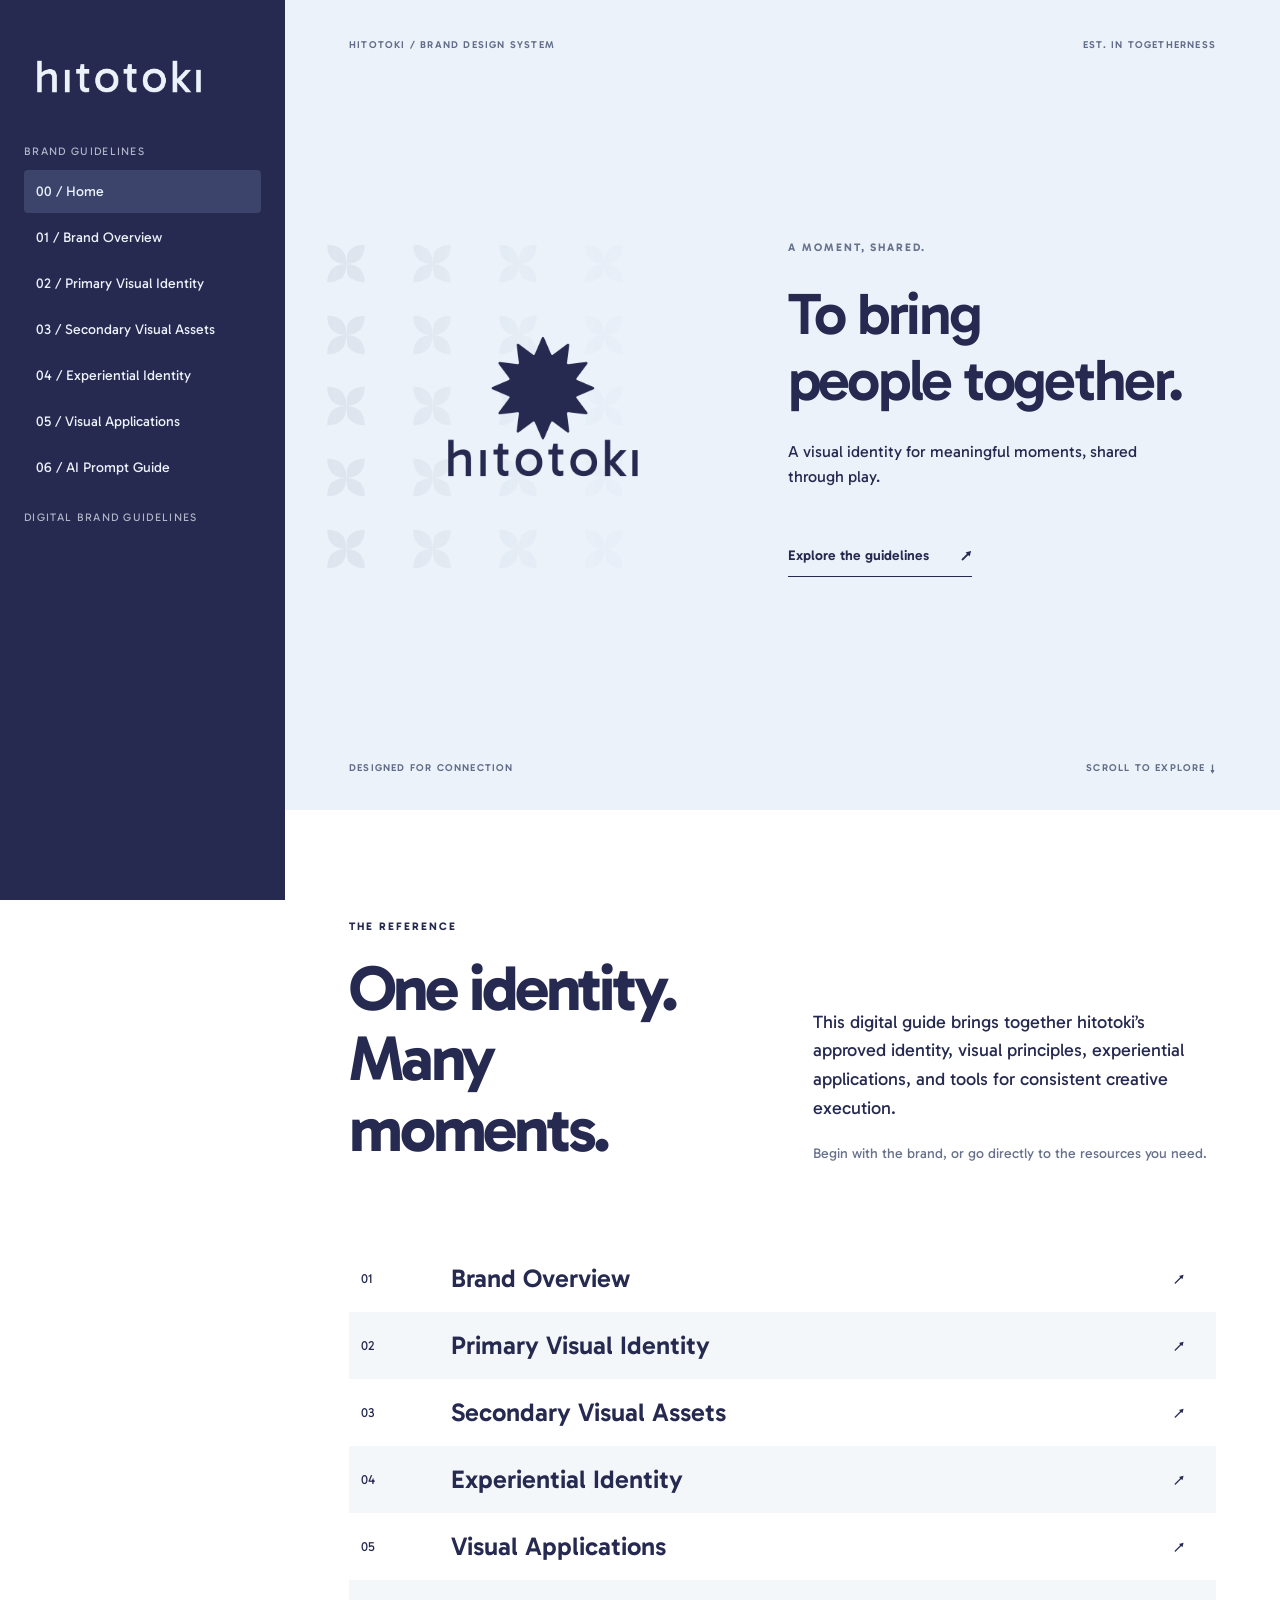
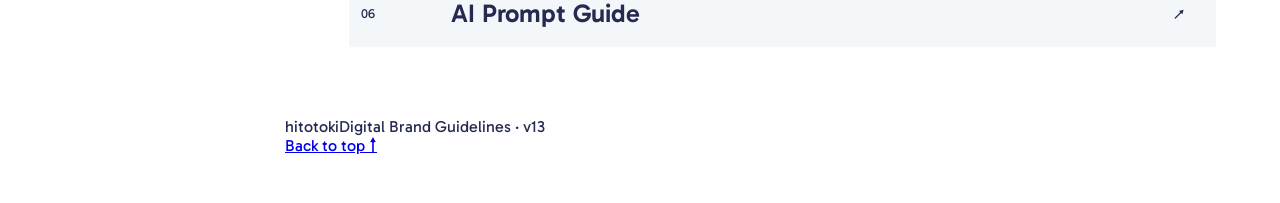
==== index.html @ 2d9b07aa "v13: Align site footer to page bottom and add back-to-top navigation" ====
<!DOCTYPE html>
<html lang="en"><head><meta charset="utf-8"><meta name="viewport" content="width=device-width,initial-scale=1"><title>hitotoki — Digital Brand Guidelines</title><link rel="stylesheet" href="site.css"></head>
<body class="landing-page">
<aside class="side">
<div class="brand"><a href="index.html"><img src="assets/hitotoki-wordmark-alt.png" alt="hitotoki"></a></div>
<small>BRAND GUIDELINES</small>
<a class="nav active" href="index.html" aria-current="page">00 / Home</a>
<a class="nav" href="brand-overview.html">01 / Brand Overview</a>
<a class="nav" href="visual-identity.html">02 / Primary Visual Identity</a>
<a class="nav" href="secondary-assets.html">03 / Secondary Visual Assets</a>
<a class="nav" href="experiential-guidelines.html">04 / Experiential Identity</a>
<a class="nav" href="visual-applications.html">05 / Visual Applications</a>
<a class="nav" href="ai-prompt-guide.html">06 / AI Prompt Guide</a>
<small>DIGITAL BRAND GUIDELINES</small></aside>
<main class="main landing-main" id="top">
<section class="landing-hero" aria-labelledby="landing-title">
<div class="landing-topline"><span>HITOTOKI / BRAND DESIGN SYSTEM</span><span>EST. IN TOGETHERNESS</span></div>
<div class="landing-stage">
<div class="landing-lockup"><img src="assets/logos/hitotoki identity_Primary Lockup.png" alt="hitotoki primary logo lockup"></div>
<div class="landing-message"><span class="landing-index">A MOMENT, SHARED.</span><h1 id="landing-title">To bring<br>people <em>together.</em></h1><p>A visual identity for meaningful moments, shared through play.</p><a class="landing-enter" href="brand-overview.html">Explore the guidelines <span aria-hidden="true">↗</span></a></div>
</div>
<div class="landing-bottomline"><span>DESIGNED FOR CONNECTION</span><span>SCROLL TO EXPLORE <span aria-hidden="true">↓</span></span></div>
</section>
<section class="landing-intro" aria-labelledby="landing-intro-title">
<div><span class="landing-kicker">THE REFERENCE</span><h2 id="landing-intro-title">One identity.<br>Many moments.</h2></div>
<div><p>This digital guide brings together hitotoki’s approved identity, visual principles, experiential applications, and tools for consistent creative execution.</p><p class="landing-subnote">Begin with the brand, or go directly to the resources you need.</p></div>
</section>
<section class="landing-chapters" aria-label="Explore brand guidelines">
<a href="brand-overview.html"><span>01</span><strong>Brand Overview</strong><span aria-hidden="true">↗</span></a>
<a href="visual-identity.html"><span>02</span><strong>Primary Visual Identity</strong><span aria-hidden="true">↗</span></a>
<a href="secondary-assets.html"><span>03</span><strong>Secondary Visual Assets</strong><span aria-hidden="true">↗</span></a>
<a href="experiential-guidelines.html"><span>04</span><strong>Experiential Identity</strong><span aria-hidden="true">↗</span></a>
<a href="visual-applications.html"><span>05</span><strong>Visual Applications</strong><span aria-hidden="true">↗</span></a>
<a href="ai-prompt-guide.html"><span>06</span><strong>AI Prompt Guide</strong><span aria-hidden="true">↗</span></a>
</section>

<footer class="global-site-footer" aria-label="Page footer">
  <div class="global-footer-info"><span>hitotoki</span><span>Digital Brand Guidelines · v13</span></div>
  <a class="global-back-top" href="#top" aria-label="Back to top of page">Back to top <span aria-hidden="true">↑</span></a>
</footer></main><script src="site.js"></script></body></html>
---- site.css ----
@font-face{font-family:Gabarito;src:url("assets/fonts/Gabarito-VariableFont_wght-BF651cdf1f55e6c.ttf") format("truetype");font-weight:100 900;font-display:swap} :root{--night:#262A50;--lunar:#EBF2FA;--day:#3083DC;--orange:#FFA83F;--yellow:#F3C969}*{box-sizing:border-box}body{margin:0;background:#fff;color:var(--night);font:16px Gabarito,sans-serif}.side{position:fixed;inset:0 auto 0 0;width:285px;background:var(--night);color:var(--lunar);padding:34px 24px;overflow-y:auto}.brand img{width:190px;max-width:100%;height:auto}.brand{margin:10px 0 32px}.side small{display:block;font-size:11px;letter-spacing:.12em;opacity:.7;margin:22px 0 12px}.nav{display:block;padding:13px 12px;margin:3px 0;color:var(--lunar);text-decoration:none;border-radius:4px;font-size:14px}.nav:hover,.nav.active{background:#3d446c}.main{max-width:1210px;margin-left:285px;padding:58px clamp(24px,5vw,80px) 110px}.eyebrow{font-size:12px;letter-spacing:.13em;color:var(--day);font-weight:700;text-transform:uppercase}h1{font-size:clamp(34px,4vw,58px);font-weight:700;letter-spacing:-.035em;margin:16px 0}h2{font-size:27px;margin:0 0 18px}h3{font-size:19px;margin:0 0 12px}p{line-height:1.65} .lead{font-size:19px;line-height:1.65;max-width:790px;color:#4c5574;margin-bottom:42px}.section{margin:54px 0 64px;scroll-margin-top:20px}.panel{padding:30px;border:1px solid #dfe5ee;border-radius:5px;background:white;margin:18px 0}.muted{color:#5b6481}.grid{display:grid;grid-template-columns:repeat(2,minmax(0,1fr));gap:20px}.grid.three{grid-template-columns:repeat(3,minmax(0,1fr))}.tile{border:1px solid #dce4ed;border-radius:4px;padding:22px;min-width:0}.tile p{margin:8px 0}.tile a,.download,.action{display:inline-block;color:var(--night);font-weight:700;text-decoration:none;border:1px solid #bbc7d9;padding:11px 15px;border-radius:4px;background:white;cursor:pointer;font:inherit;margin:5px 6px 5px 0}.tile a:hover,.download:hover,.action:hover{background:var(--lunar)}.swatch{height:96px;border:1px solid #d8e0ea;border-radius:3px;margin-bottom:12px}.small{font-size:13px}.preview{display:block;width:100%;height:auto;border:1px solid #e1e6ec}.asset-image{width:100%;max-height:180px;object-fit:contain;background:var(--night);padding:20px}.tag{display:inline-block;background:var(--lunar);padding:5px 9px;border-radius:3px;font-size:12px;margin:3px}.notice{background:var(--lunar);padding:20px;border-left:4px solid var(--day)}ul{line-height:1.75;padding-left:22px} .footer{font-size:12px;color:#67718b;margin-top:70px} .jump{display:flex;flex-wrap:wrap;gap:8px;margin:24px 0}.jump a{padding:9px 12px;background:var(--lunar);color:var(--night);text-decoration:none;font-size:13px;border-radius:3px}button{cursor:pointer} @media(max-width:850px){.side{position:relative;width:auto;padding:16px 20px}.brand{margin:4px 0 10px}.brand img{width:145px}.side small{margin:12px 0 5px}.nav{display:inline-block;padding:9px}.main{margin-left:0;padding:32px 20px}.grid,.grid.three{grid-template-columns:1fr}}
/* Visual applications: independent gallery, no reconstructed artwork. */
.application-grid{gap:22px}.application-card{border:1px solid #dce4ed;padding:16px}.application-card h3{margin:16px 0 4px}.application-card p{margin:0 0 4px}.application-placeholder{aspect-ratio:4/3;background:var(--lunar);display:flex;align-items:center;justify-content:center;text-align:center;padding:18px;color:#65708a;font-size:13px}

.application-image-link{display:block;background:var(--lunar);overflow:hidden}.application-image{display:block;width:100%;height:auto;aspect-ratio:4/3;object-fit:contain}.application-download{display:inline-block;margin-top:12px}.application-card h3{font-size:17px;line-height:1.3}

.asset-gallery{margin-top:20px}.asset-card{display:flex;flex-direction:column}.asset-card>a:first-child{display:flex;align-items:center;justify-content:center;min-height:190px;background:#EBF2FA;padding:12px}.asset-thumb{display:block;max-width:100%;max-height:260px;object-fit:contain}.asset-card h3{margin:15px 0 4px}.asset-card .download{align-self:flex-start;margin-top:auto}.asset-card .small{margin-bottom:16px}

/* In-page image viewer */
.image-viewer[hidden]{display:none!important}.image-viewer{position:fixed;inset:0;z-index:9999;background:rgba(15,18,38,.96);display:flex;flex-direction:column;color:#ebf2fa;padding:20px;box-sizing:border-box}.viewer-open{overflow:hidden}.image-viewer-bar{display:flex;justify-content:space-between;align-items:center;gap:18px;flex-wrap:wrap;padding-bottom:16px;font-family:Gabarito,sans-serif}.image-viewer-actions{display:flex;gap:12px;align-items:center}.image-viewer-actions a,.image-viewer-actions button{font:inherit;background:transparent;color:#ebf2fa;border:1px solid #aab4d0;border-radius:4px;padding:9px 13px;text-decoration:none;cursor:pointer}.image-viewer-actions a:hover,.image-viewer-actions button:hover{background:#343955}.image-viewer-stage{flex:1;min-height:0;display:flex;align-items:center;justify-content:center;cursor:zoom-out}.image-viewer-stage img{max-width:100%;max-height:100%;object-fit:contain;cursor:default}.image-viewer-hint{text-align:center;font-size:12px;opacity:.7;padding-top:12px}@media(max-width:600px){.image-viewer{padding:12px}.image-viewer-bar{align-items:flex-start}.image-viewer-actions a,.image-viewer-actions button{padding:8px}}

/* v05: unified in-page previews and contrast-safe ALT logo displays */
a[data-lightbox]{cursor:zoom-in}
.reference-preview-link{display:block}
.reference-preview-link:focus-visible,a[data-lightbox]:focus-visible{outline:3px solid var(--day);outline-offset:3px}
.asset-card>a.logo-alt-preview:first-child{background:var(--night)}
.image-viewer-image-surface{max-width:100%;max-height:100%;display:flex;align-items:center;justify-content:center;min-width:0;min-height:0}
.image-viewer-image-surface.alt-logo-surface{background:var(--night);padding:clamp(14px,3vw,40px);border:1px solid #616987;border-radius:4px}
.image-viewer-image-surface img{max-width:100%;max-height:calc(100vh - 160px);object-fit:contain}

/* v06 WCAG contrast explorer */
.wcag-tool{border:1px solid #dce4ed;border-radius:4px;overflow:hidden;margin:22px 0}.wcag-scroll{overflow-x:auto}.wcag-matrix{border-collapse:collapse;width:100%;min-width:670px;font-size:13px}.wcag-matrix caption{text-align:left;padding:16px 18px;color:#4c5574}.wcag-matrix th{padding:12px 9px;text-align:left;background:#f3f6fa;border:1px solid #dce4ed;font-weight:700}.wcag-matrix td{padding:4px;border:1px solid #dce4ed}.wcag-cell{width:100%;min-height:58px;padding:10px 3px;border:3px solid transparent;border-radius:2px;font:700 14px Gabarito,sans-serif}.wcag-cell[aria-pressed="true"]{outline:3px solid #262A50;outline-offset:-1px;box-shadow:inset 0 0 0 2px #fff}.wcag-cell:focus-visible{outline:3px solid #3083DC;outline-offset:1px}.wcag-detail{padding:24px;border-top:1px solid #dce4ed}.wcag-detail-head{display:flex;justify-content:space-between;gap:20px;flex-wrap:wrap;align-items:center}.wcag-detail-head .small{margin:0 0 4px}.wcag-detail-head h3{margin:0}.wcag-ratio{font-weight:700;margin:5px 0 16px}.wcag-criteria{display:flex;flex-wrap:wrap;gap:7px;max-width:380px}.wcag-result{font-size:12px;border:1px solid #c6cdd8;border-radius:3px;padding:7px 9px}.wcag-result.pass{background:#e8f3ea;color:#235a32}.wcag-result.fail{background:#fff0ec;color:#8b3022}.wcag-sample{padding:28px 24px;border-radius:3px;border:1px solid #cdd6e0}.wcag-sample-heading{font-size:29px;font-weight:700;line-height:1.3;margin:0 0 12px}.wcag-sample-body{font-size:16px;margin:0}

/* v07: native typography guide, replacing the printed page image */
.type-hero{background:var(--night);color:var(--lunar);padding:clamp(22px,5vw,52px);margin:24px 0 38px;overflow:hidden}.type-meta{font-size:11px;letter-spacing:.14em;font-weight:700;opacity:.75}.type-hero-name{font-size:clamp(58px,9vw,112px);font-weight:700;letter-spacing:-.06em;line-height:1.2;margin:14px 0 28px}.type-period{color:var(--yellow)}.type-alphabet{font-size:clamp(16px,2.6vw,27px);line-height:1.65;overflow-wrap:anywhere;letter-spacing:.01em}.type-scale{border-top:1px solid #dce4ed;margin:18px 0 44px}.type-scale-row{display:grid;grid-template-columns:200px minmax(0,1fr);align-items:center;gap:20px;padding:24px 12px;border-bottom:1px solid #dce4ed}.type-scale-label{display:flex;flex-direction:column;gap:5px}.type-scale-label span{font-size:12px;color:#5b6481}.type-scale-sample{line-height:1.45;overflow-wrap:anywhere}.type-playground{border:1px solid #dce4ed;padding:24px;margin:20px 0 32px}.type-controls{display:grid;grid-template-columns:1fr 1fr;gap:20px}.type-controls label,.type-input-label{display:flex;flex-direction:column;gap:8px;font-size:13px;font-weight:700}.type-controls select,.type-input-label input{font:inherit;color:var(--night);padding:11px;border:1px solid #aebbd0;border-radius:3px;background:white;width:100%}.type-controls input[type=range]{width:100%;accent-color:var(--night)}.type-input-label{margin-top:24px}.type-live-sample{margin-top:22px;background:var(--lunar);padding:clamp(18px,4vw,34px);line-height:1.3;min-height:140px;overflow-wrap:anywhere}.type-download{display:flex;align-items:center;justify-content:space-between;flex-wrap:wrap;gap:18px;border-top:1px solid #dce4ed;padding-top:22px}.type-download h3{margin-bottom:3px}.type-download p{margin:0}@media(max-width:600px){.type-scale-row{grid-template-columns:1fr;gap:12px}.type-controls{grid-template-columns:1fr}}

/* v08 — editorial home page; existing internal page styles unchanged */
.landing-main{max-width:none;padding:0 0 48px;overflow:hidden}
.landing-hero{background:var(--lunar);min-height:min(850px,100vh);padding:30px clamp(28px,5vw,78px) 25px;display:flex;flex-direction:column;position:relative;overflow:hidden}
.landing-topline,.landing-bottomline{display:flex;justify-content:space-between;gap:16px;font-size:10px;font-weight:700;letter-spacing:.14em;line-height:1.4}
.landing-topline{border-bottom:1px solid rgba(38,42,80,.22);padding-bottom:18px}
.landing-bottomline{border-top:1px solid rgba(38,42,80,.22);padding-top:18px}
.landing-stage{flex:1;min-height:530px;display:grid;grid-template-columns:1.08fr .92fr;align-items:center;position:relative;isolation:isolate}
.landing-stage:before{content:"";position:absolute;width:min(53vw,590px);aspect-ratio:1;border-radius:50%;background:var(--yellow);top:4%;left:-16%;z-index:-1}
.landing-stage:after{content:"";position:absolute;width:clamp(100px,13vw,190px);aspect-ratio:1;border-radius:50%;border:28px solid var(--orange);right:-10%;bottom:5%;z-index:-1}
.landing-lockup{align-self:center;display:flex;align-items:center;justify-content:center;min-width:0}
.landing-lockup img{width:min(100%,520px);height:auto;display:block;filter:none}
.landing-message{position:relative;z-index:1;padding:48px 0 48px 10px}
.landing-index,.landing-kicker{font-size:11px;letter-spacing:.18em;font-weight:700}
.landing-message h1{font-size:clamp(42px,5.6vw,86px);line-height:1.05;letter-spacing:-.055em;font-weight:700;margin:24px 0}
.landing-message h1 em{font-style:normal;color:var(--day)}
.landing-message p{font-size:clamp(15px,1.4vw,19px);max-width:350px;line-height:1.55}
.landing-enter{margin-top:30px;display:inline-flex;align-items:center;justify-content:space-between;gap:45px;background:var(--night);color:var(--lunar);text-decoration:none;padding:17px 21px;font-weight:700;font-size:14px;transition:background .2s}
.landing-enter:hover,.landing-enter:focus-visible{background:var(--day)}
.landing-intro{padding:90px clamp(28px,5vw,78px);display:grid;grid-template-columns:1fr 1fr;gap:60px;align-items:end}
.landing-intro h2{font-size:clamp(36px,5vw,64px);line-height:1.1;letter-spacing:-.05em;margin:20px 0 0}
.landing-intro p{font-size:18px;line-height:1.6;max-width:460px;margin:0}
.landing-intro .landing-subnote{font-size:14px;color:#67718b;margin-top:20px}
.landing-chapters{padding:0 clamp(28px,5vw,78px) 70px}
.landing-chapters a{display:grid;grid-template-columns:70px 1fr 30px;align-items:center;gap:20px;text-decoration:none;color:var(--night);padding:22px 6px;border-top:1px solid #cdd6e0;transition:padding .2s,background .2s}
.landing-chapters a:last-child{border-bottom:1px solid #cdd6e0}
.landing-chapters a:hover,.landing-chapters a:focus-visible{padding-left:18px;background:var(--lunar)}
.landing-chapters a span{font-size:13px}.landing-chapters a strong{font-size:clamp(18px,2vw,27px);font-weight:600}
.landing-footer{display:flex;justify-content:space-between;gap:18px;padding:26px clamp(28px,5vw,78px);font-size:12px;color:#68718b}
.landing-footer a{color:var(--night)}
@media(max-width:1050px){.landing-stage{grid-template-columns:1fr;gap:0;padding:20px 0 40px}.landing-stage:before{width:450px;left:-140px;top:20px}.landing-lockup img{max-width:400px}.landing-message{padding:0}.landing-message h1{font-size:clamp(46px,7vw,70px)}}
@media(max-width:600px){.landing-hero{min-height:auto;padding:22px}.landing-topline,.landing-bottomline{font-size:9px}.landing-stage{min-height:0}.landing-stage:before{width:310px;left:-115px}.landing-stage:after{width:100px;border-width:18px;right:-55px;bottom:25px}.landing-lockup img{max-width:310px}.landing-message h1{font-size:46px}.landing-intro{grid-template-columns:1fr;gap:24px;padding:64px 22px}.landing-chapters{padding:0 22px 60px}.landing-chapters a{grid-template-columns:36px 1fr 18px;gap:10px}.landing-footer{padding:22px;flex-wrap:wrap}}
@media(prefers-reduced-motion:reduce){.landing-enter,.landing-chapters a{transition:none}}

/* v09: quiet editorial landing page, no rules, no oversized circles */
.landing-hero{background:#EBF2FA;min-height:min(810px,100vh);padding-top:38px;padding-bottom:35px}
.landing-topline,.landing-bottomline{border:0;padding:0;color:#626d89;font-weight:600;letter-spacing:.12em}
.landing-stage{grid-template-columns:.95fr 1.05fr;min-height:520px;gap:clamp(30px,4vw,80px)}
.landing-stage:before,.landing-stage:after{display:none}
.landing-stage .landing-lockup{position:relative;z-index:1}
.landing-stage .landing-lockup:before{content:"";position:absolute;z-index:-1;inset:4% 1% 4% -12%;background-image:url("assets/landing-petal-pattern.svg");background-repeat:repeat;background-size:104px 104px;opacity:.6;mask-image:linear-gradient(90deg,black,transparent 90%);-webkit-mask-image:linear-gradient(90deg,black,transparent 90%)}
.landing-lockup img{width:min(100%,440px)}
.landing-message{padding:36px 0}
.landing-message h1{font-size:clamp(40px,4.6vw,72px);font-weight:600;line-height:1.13;letter-spacing:-.045em;margin:26px 0}
.landing-message h1 em{color:inherit}
.landing-message p{font-size:16px;max-width:370px;font-weight:400}
.landing-index{color:#68738e}
.landing-enter{background:transparent;color:var(--night);padding:12px 0;border-bottom:1px solid currentColor;gap:32px;font-weight:600}
.landing-enter:hover,.landing-enter:focus-visible{background:transparent;color:var(--day)}
.landing-intro{padding-top:105px;padding-bottom:80px}
.landing-chapters a,.landing-chapters a:last-child{border:0}
.landing-chapters a{padding:18px 12px;border-radius:0}
.landing-chapters a:nth-child(even){background:#f4f7fa}
.landing-chapters a:hover,.landing-chapters a:focus-visible{background:#EBF2FA}
@media(max-width:1050px){.landing-stage{grid-template-columns:1fr;gap:4px}.landing-stage .landing-lockup:before{inset:3% 10%;mask-image:linear-gradient(90deg,black,transparent);-webkit-mask-image:linear-gradient(90deg,black,transparent)}}
@media(max-width:600px){.landing-hero{padding:26px 22px}.landing-stage{min-height:0}.landing-lockup img{max-width:300px}.landing-message h1{font-size:44px}.landing-message{padding:10px 0 40px}}

/* v10: five-column petal repeat and restrained scroll parallax */
.landing-stage .landing-lockup:before{
  background-size:20% auto;
  background-position:0 var(--petal-scroll, 0px);
  will-change:background-position;
}
@media (prefers-reduced-motion: reduce){
  .landing-stage .landing-lockup:before{background-position:0 0;will-change:auto}
}

/* v11: exact 5 × 5 petal field, 20% scroll parallax */
.landing-stage .landing-lockup:before {
  background-size:20% 20%;
  background-repeat:repeat;
  background-position:0 var(--petal-scroll, 0px);
}
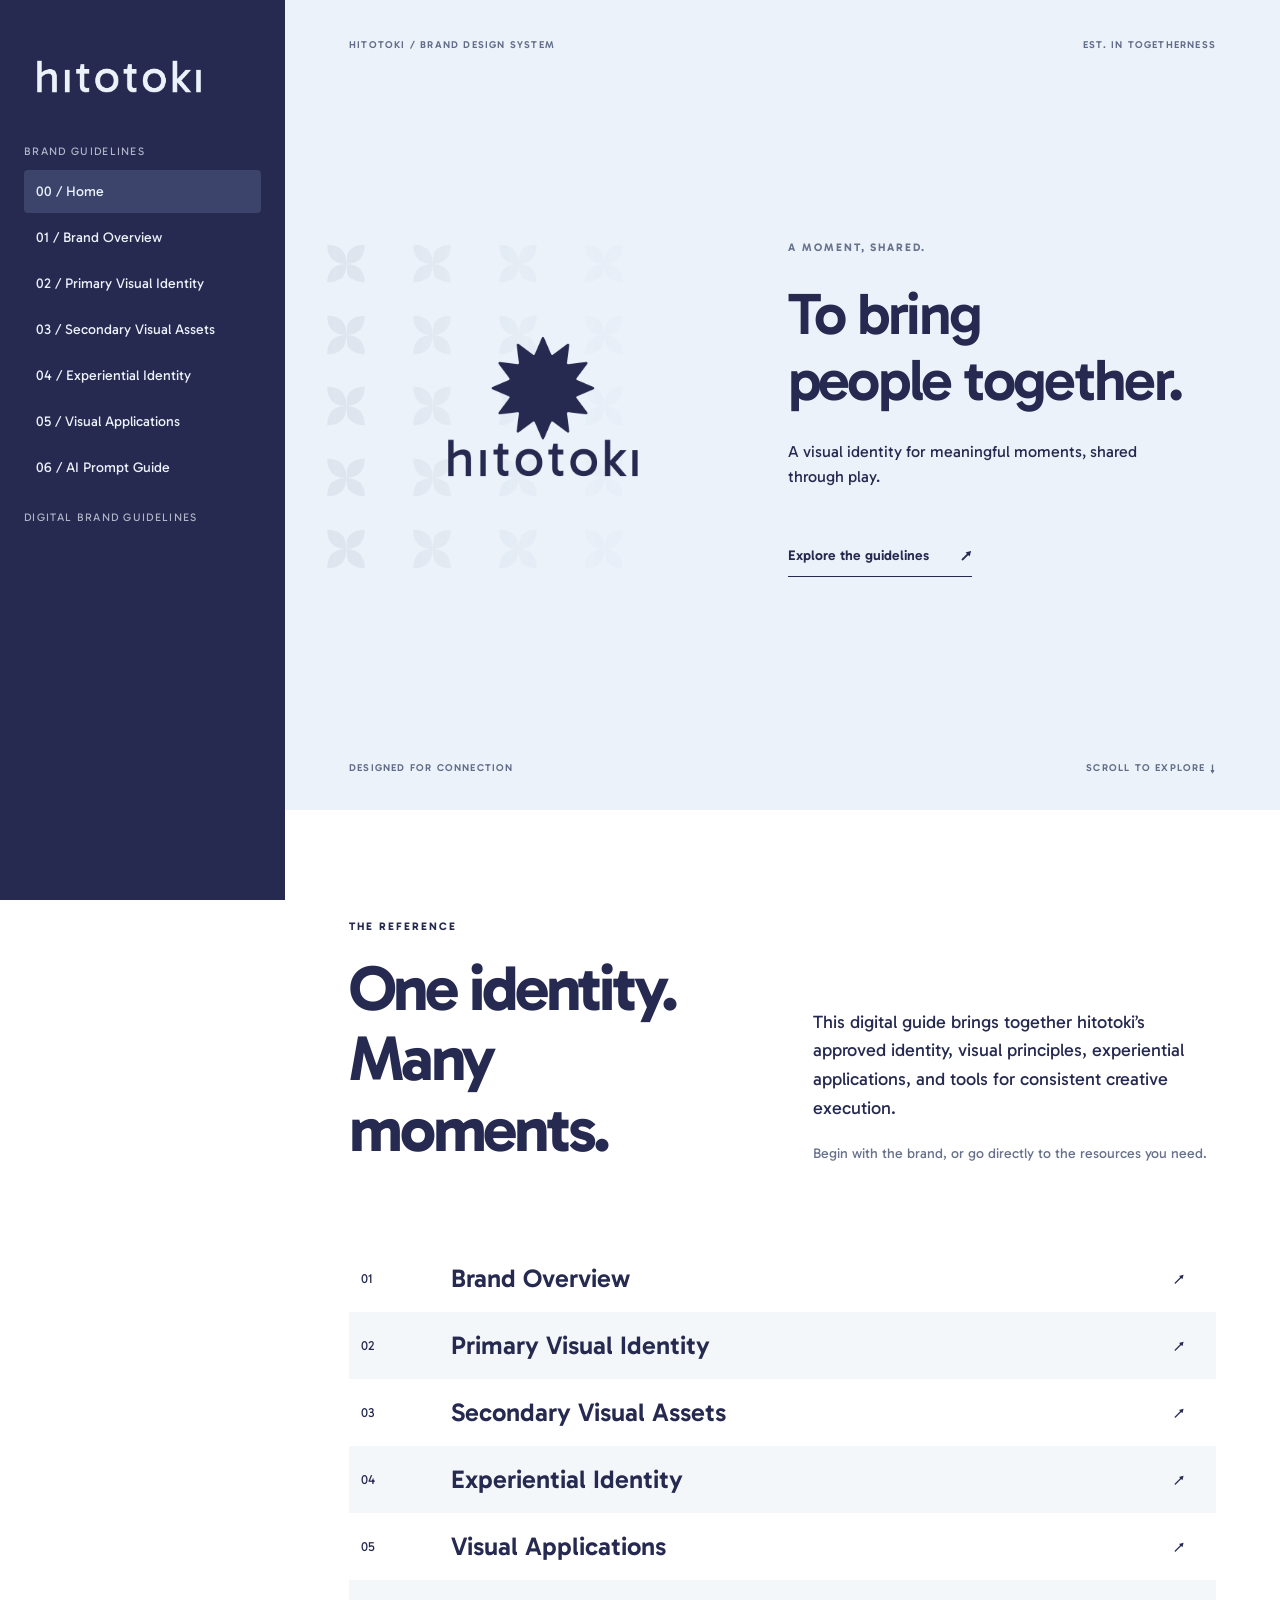
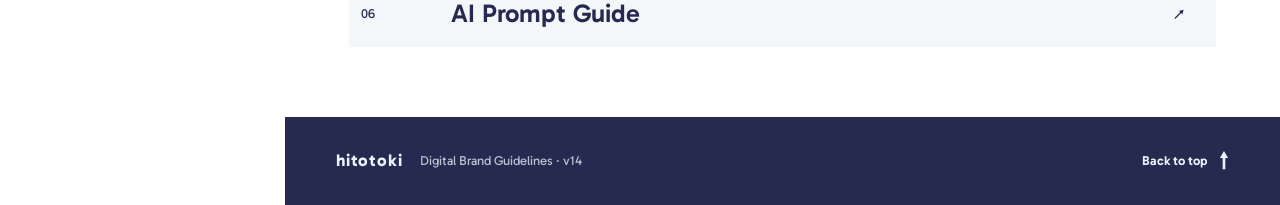
==== commit 9857e2db: "v14: refine visual identity and update version labels" ====
--- a/index.html
+++ b/index.html
@@ -35,6 +35,6 @@
 </section>
 
 <footer class="global-site-footer" aria-label="Page footer">
-  <div class="global-footer-info"><span>hitotoki</span><span>Digital Brand Guidelines · v13</span></div>
+  <div class="global-footer-info"><span>hitotoki</span><span>Digital Brand Guidelines · v14</span></div>
   <a class="global-back-top" href="#top" aria-label="Back to top of page">Back to top <span aria-hidden="true">↑</span></a>
 </footer></main><script src="site.js"></script></body></html>
--- a/site.css
+++ b/site.css
@@ -96,3 +96,19 @@
   background-repeat:repeat;
   background-position:0 var(--petal-scroll, 0px);
 }
+
+/* v13 full-width bottom-aligned footers */
+html{scroll-behavior:smooth}
+.main{--main-gutter:clamp(24px,5vw,80px);display:flex;flex-direction:column;min-height:100vh;padding:58px var(--main-gutter) 0}
+.main>.global-site-footer{margin:auto calc(-1 * var(--main-gutter)) 0;flex-shrink:0}
+.landing-main{--main-gutter:0px;padding:0;min-height:100vh}
+.landing-main>.global-site-footer{margin:0}
+.global-site-footer{display:flex;justify-content:space-between;align-items:center;gap:24px;flex-wrap:wrap;padding:26px clamp(24px,4vw,64px);background:#262A50;color:#EBF2FA;font-size:13px;line-height:1.5}
+.global-footer-info{display:flex;align-items:center;gap:18px;flex-wrap:wrap}
+.global-footer-info span:first-child{font-weight:700;letter-spacing:.045em;font-size:17px}
+.global-footer-info span:last-child{opacity:.75}
+.global-back-top{color:#EBF2FA;text-decoration:none;font-weight:600;display:inline-flex;align-items:center;gap:12px;padding:8px 0}
+.global-back-top span{font-size:20px;line-height:1}
+.global-back-top:hover,.global-back-top:focus-visible{text-decoration:underline;text-underline-offset:5px}
+@media(max-width:850px){.main{--main-gutter:20px;padding:32px var(--main-gutter) 0;min-height:100vh}.landing-main{--main-gutter:0px;padding:0}}
+@media(prefers-reduced-motion:reduce){html{scroll-behavior:auto}}
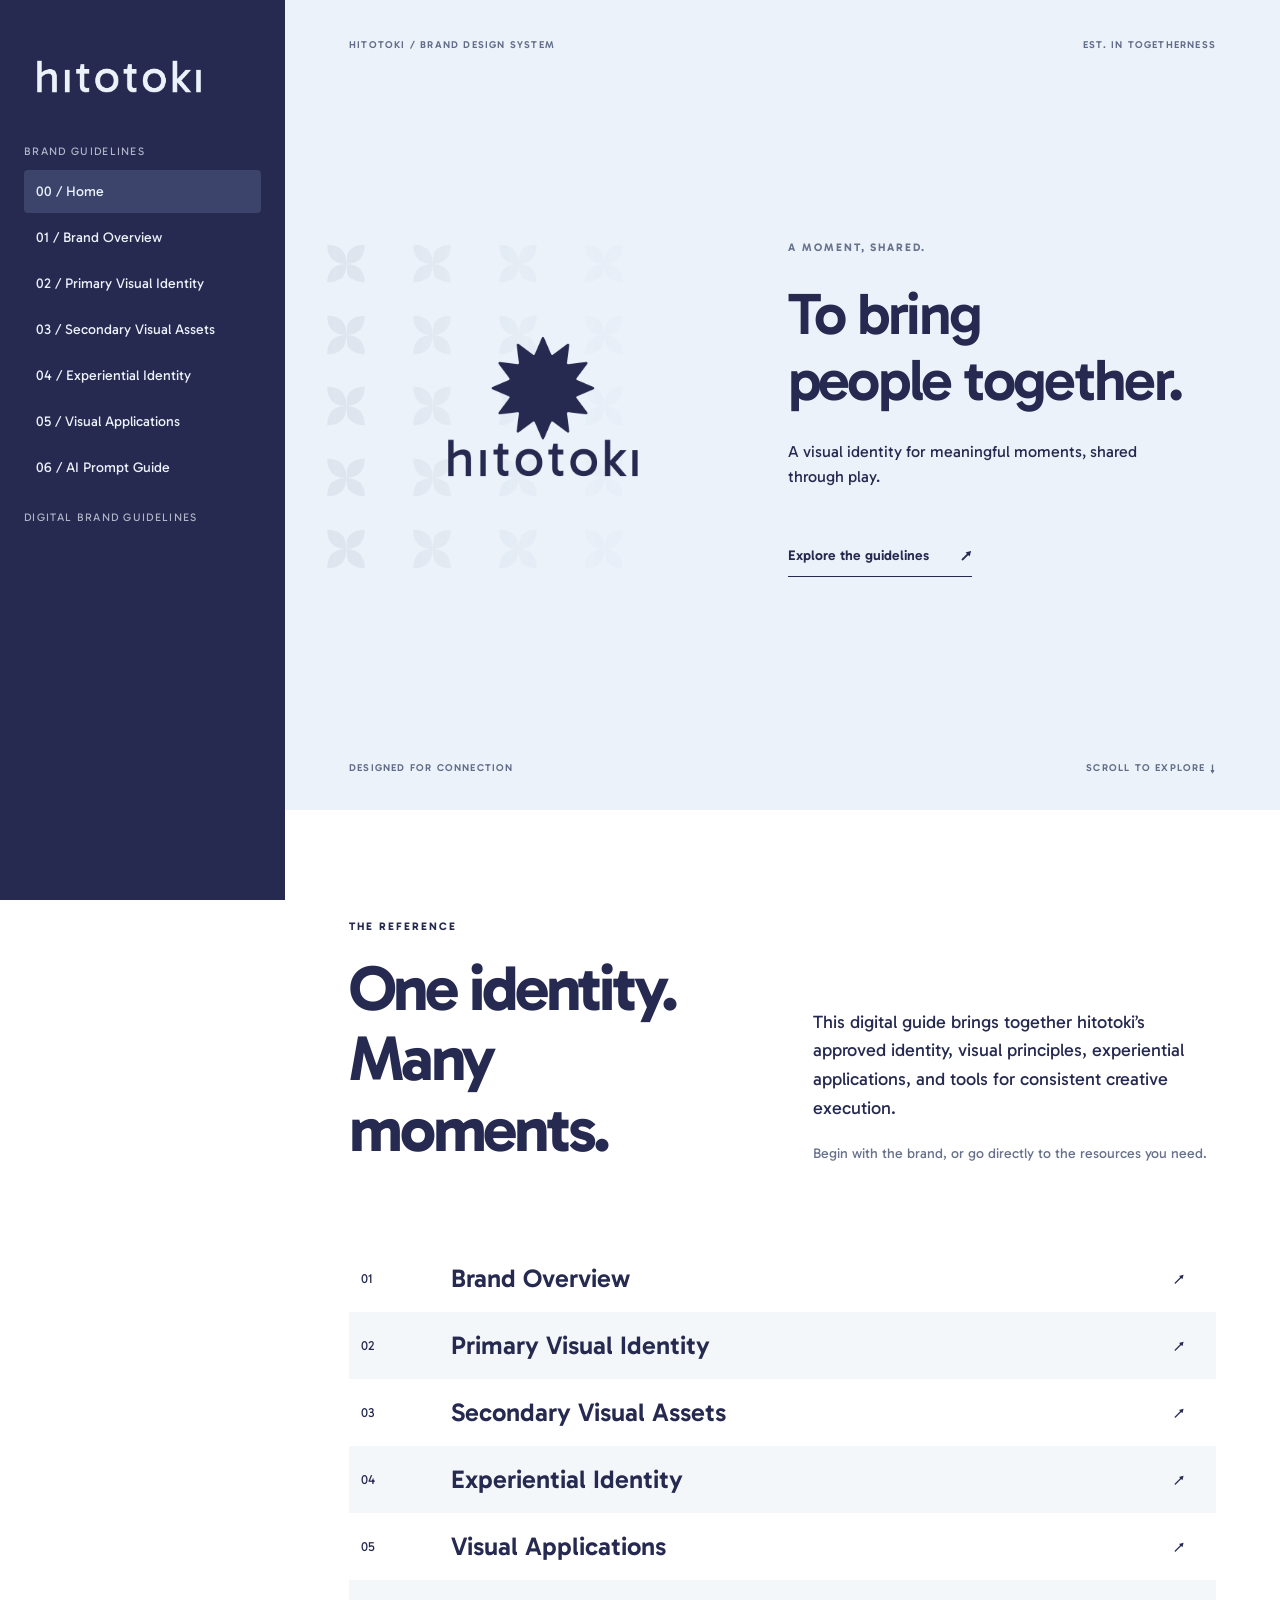
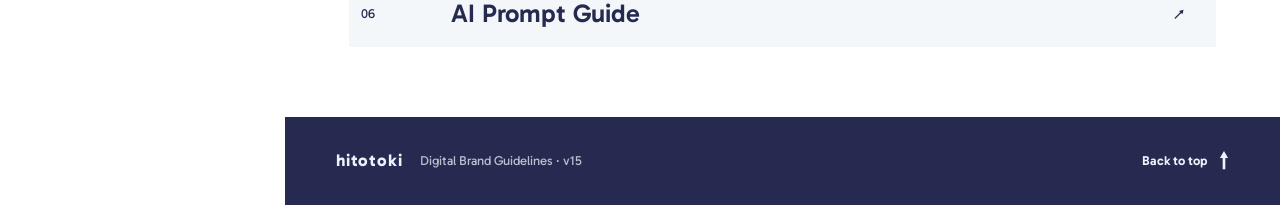
==== commit dc27c891: "v15: synchronize footer release labels" ====
--- a/index.html
+++ b/index.html
@@ -35,6 +35,6 @@
 </section>
 
 <footer class="global-site-footer" aria-label="Page footer">
-  <div class="global-footer-info"><span>hitotoki</span><span>Digital Brand Guidelines · v14</span></div>
+  <div class="global-footer-info"><span>hitotoki</span><span>Digital Brand Guidelines · v15</span></div>
   <a class="global-back-top" href="#top" aria-label="Back to top of page">Back to top <span aria-hidden="true">↑</span></a>
 </footer></main><script src="site.js"></script></body></html>
--- a/site.css
+++ b/site.css
@@ -112,3 +112,20 @@
 .global-back-top:hover,.global-back-top:focus-visible{text-decoration:underline;text-underline-offset:5px}
 @media(max-width:850px){.main{--main-gutter:20px;padding:32px var(--main-gutter) 0;min-height:100vh}.landing-main{--main-gutter:0px;padding:0}}
 @media(prefers-reduced-motion:reduce){html{scroll-behavior:auto}}
+
+/* v14 — accessible color pair gallery and fixed print type scale */
+.accessible-controls{display:flex;justify-content:flex-end;margin:22px 0}
+.accessible-controls label{display:flex;flex-direction:column;gap:8px;font-size:13px;font-weight:700;min-width:min(100%,280px)}
+.accessible-controls select{font:inherit;padding:11px;border:1px solid #aebbd0;background:white;color:var(--night)}
+.accessible-pairings{display:grid;grid-template-columns:repeat(2,minmax(0,1fr));gap:16px}
+.accessible-pair{border:1px solid #dce4ed;min-width:0}
+.accessible-pair-sample{min-height:132px;display:flex;align-items:center;justify-content:center;padding:20px;text-align:center;font-weight:700;font-size:22px}
+.accessible-pair-details{padding:18px}
+.accessible-pair-details strong{font-size:15px}
+.accessible-pair-details p{font-size:12px;margin:7px 0}
+.accessible-pair-label{display:inline-block;font-size:11px;color:#5b6481}
+.accessible-pairings[data-vision="protanopia"] .accessible-pair-sample{filter:url(#hitotoki-protanopia)}
+.accessible-pairings[data-vision="deuteranopia"] .accessible-pair-sample{filter:url(#hitotoki-deuteranopia)}
+.accessible-pairings[data-vision="tritanopia"] .accessible-pair-sample{filter:url(#hitotoki-tritanopia)}
+.accessible-pairings[data-vision="achromatopsia"] .accessible-pair-sample{filter:grayscale(1)}
+@media(max-width:700px){.accessible-pairings{grid-template-columns:1fr}}
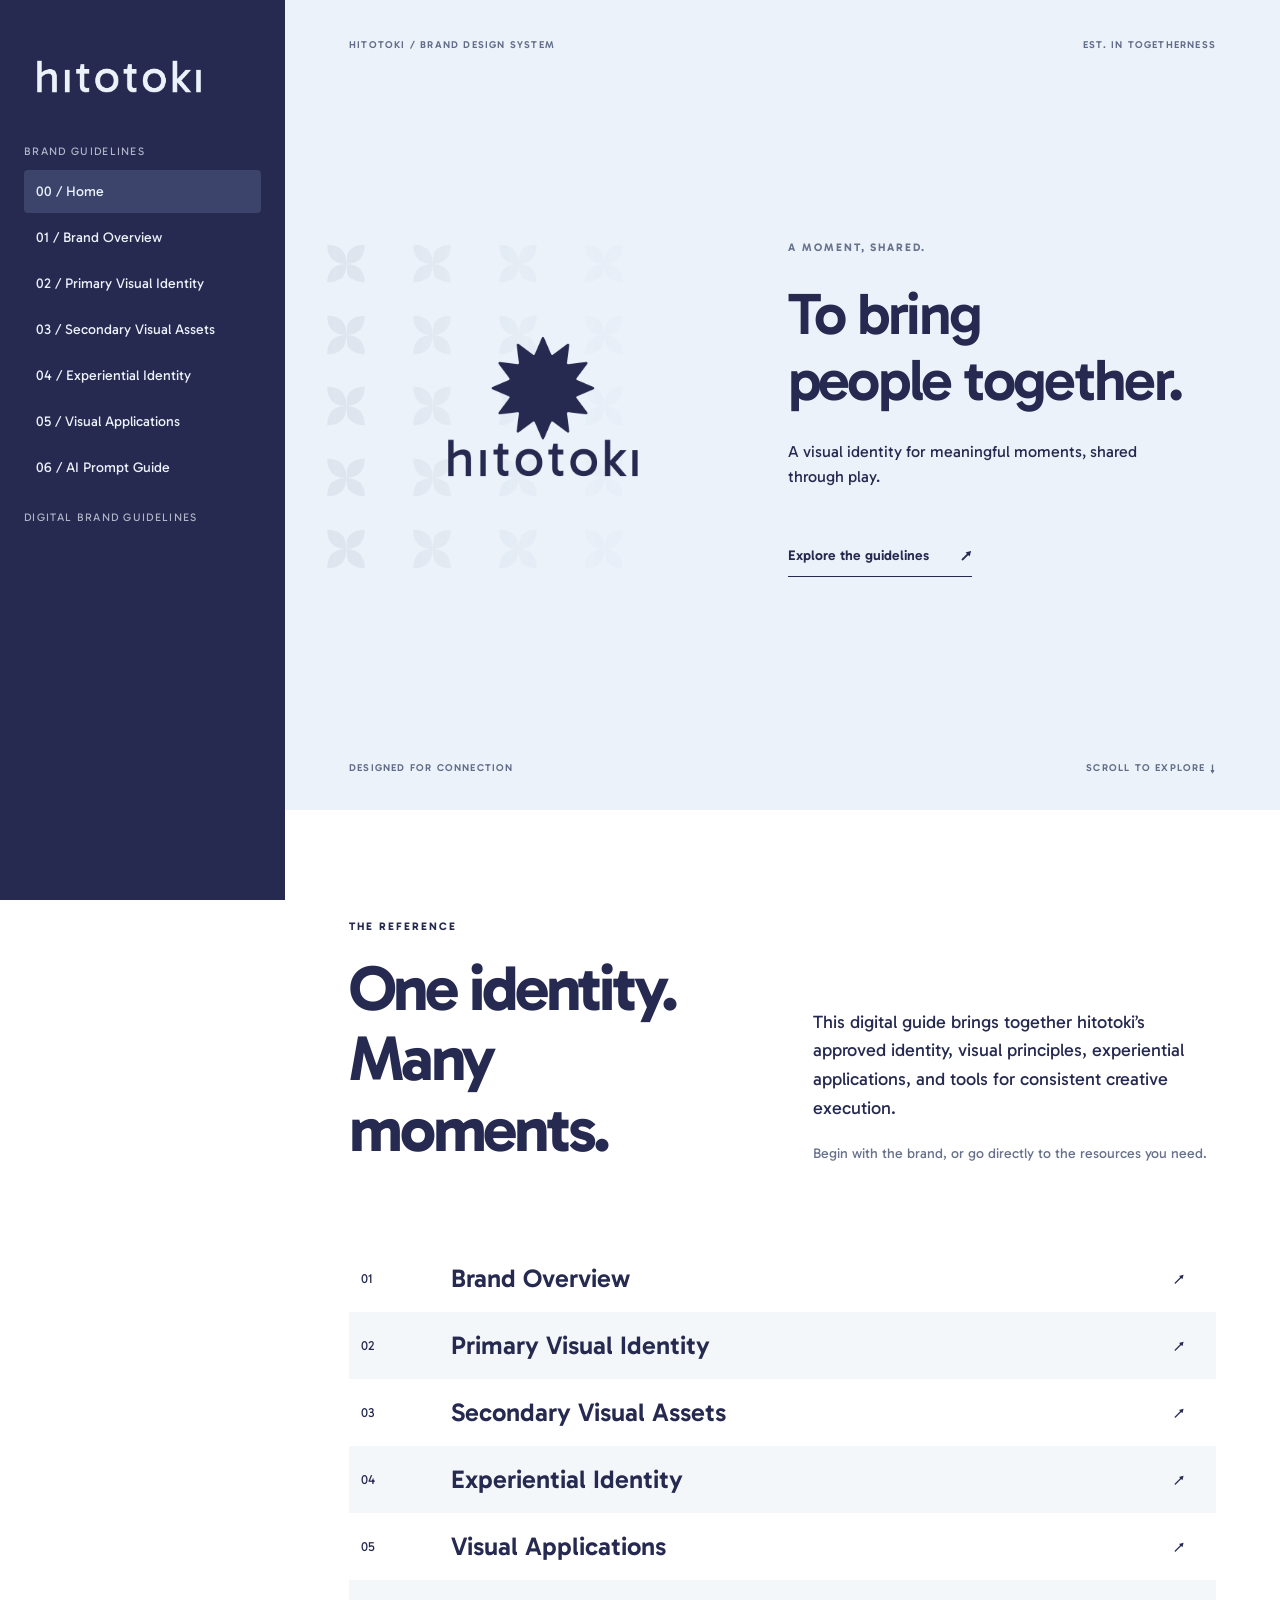
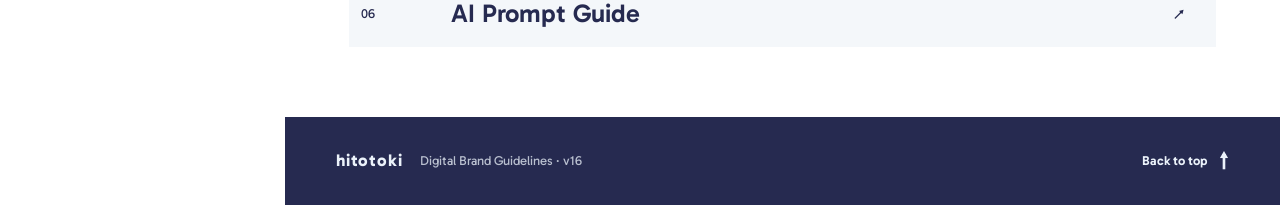
==== commit f62251e5: "v16: synchronize footer version" ====
--- a/index.html
+++ b/index.html
@@ -35,6 +35,6 @@
 </section>
 
 <footer class="global-site-footer" aria-label="Page footer">
-  <div class="global-footer-info"><span>hitotoki</span><span>Digital Brand Guidelines · v15</span></div>
+  <div class="global-footer-info"><span>hitotoki</span><span>Digital Brand Guidelines · v16</span></div>
   <a class="global-back-top" href="#top" aria-label="Back to top of page">Back to top <span aria-hidden="true">↑</span></a>
 </footer></main><script src="site.js"></script></body></html>
--- a/site.css
+++ b/site.css
@@ -129,3 +129,14 @@
 .accessible-pairings[data-vision="tritanopia"] .accessible-pair-sample{filter:url(#hitotoki-tritanopia)}
 .accessible-pairings[data-vision="achromatopsia"] .accessible-pair-sample{filter:grayscale(1)}
 @media(max-width:700px){.accessible-pairings{grid-template-columns:1fr}}
+
+/* v16 — five always-visible vision mode tabs */
+.accessible-controls{display:block;margin:24px 0}
+.accessible-controls-title{display:block;font-size:13px;font-weight:700;margin-bottom:12px}
+.vision-mode-tabs{display:grid;grid-template-columns:repeat(5,minmax(0,1fr));border:1px solid #c7d1e0;gap:0}
+.vision-mode-tab{font:600 12px Gabarito,sans-serif;min-width:0;padding:15px 8px;border:0;border-right:1px solid #c7d1e0;background:#f4f7fa;color:var(--night);text-align:center;cursor:pointer}
+.vision-mode-tab:last-child{border-right:0}
+.vision-mode-tab:hover{background:var(--lunar)}
+.vision-mode-tab[aria-pressed="true"]{background:var(--night);color:var(--lunar)}
+.vision-mode-tab:focus-visible{outline:3px solid var(--day);outline-offset:-3px;position:relative;z-index:1}
+@media(max-width:700px){.vision-mode-tabs{grid-template-columns:repeat(2,minmax(0,1fr))}.vision-mode-tab{border-bottom:1px solid #c7d1e0}.vision-mode-tab:last-child{grid-column:span 2;border-bottom:0}}
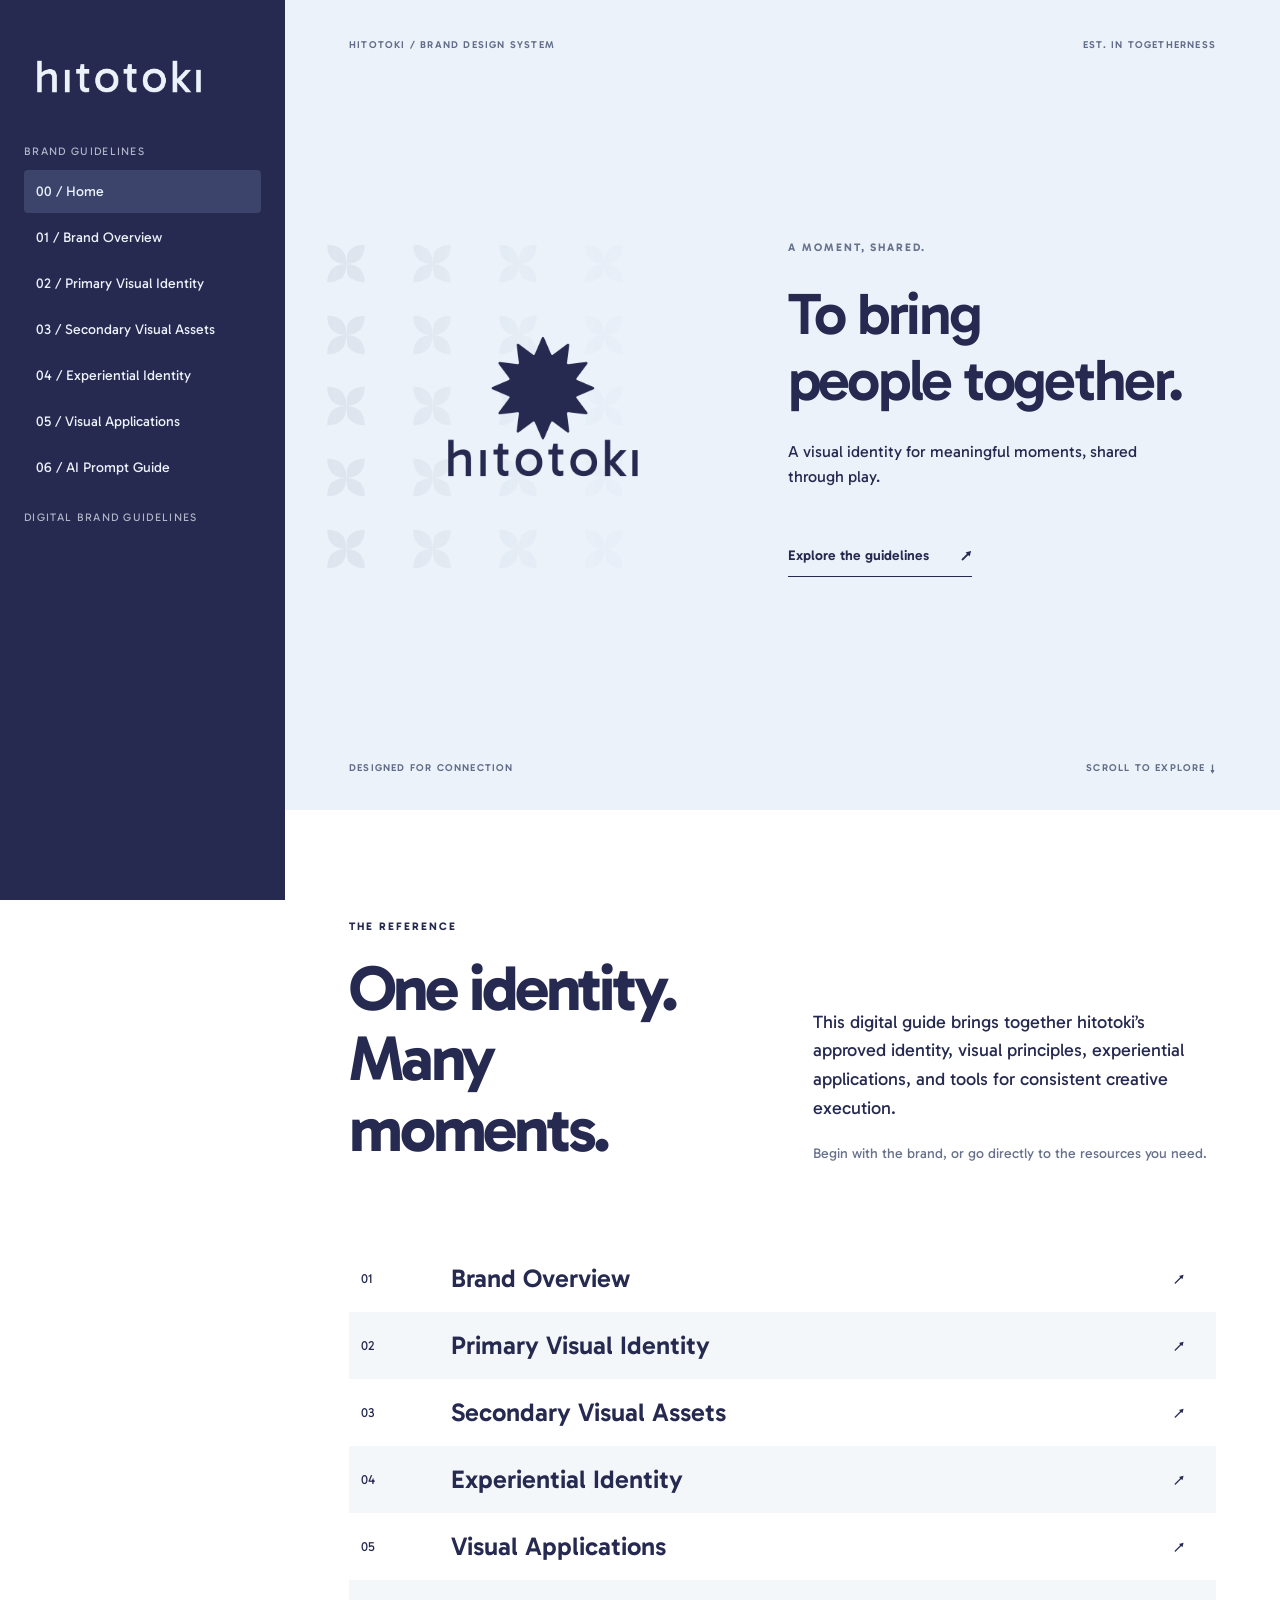
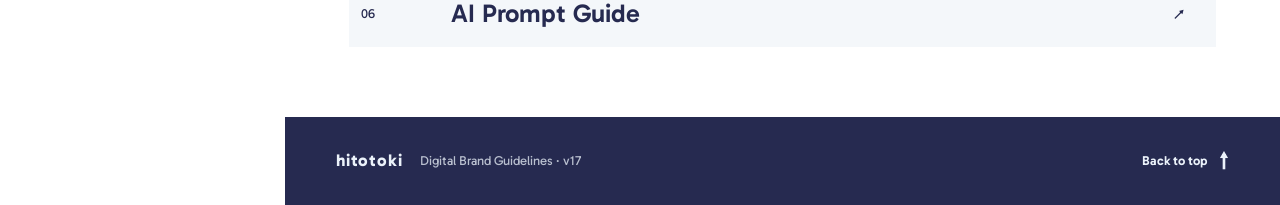
==== commit 9bdf9fe0: "v17: update footer release version" ====
--- a/index.html
+++ b/index.html
@@ -35,6 +35,6 @@
 </section>
 
 <footer class="global-site-footer" aria-label="Page footer">
-  <div class="global-footer-info"><span>hitotoki</span><span>Digital Brand Guidelines · v16</span></div>
+  <div class="global-footer-info"><span>hitotoki</span><span>Digital Brand Guidelines · v17</span></div>
   <a class="global-back-top" href="#top" aria-label="Back to top of page">Back to top <span aria-hidden="true">↑</span></a>
 </footer></main><script src="site.js"></script></body></html>
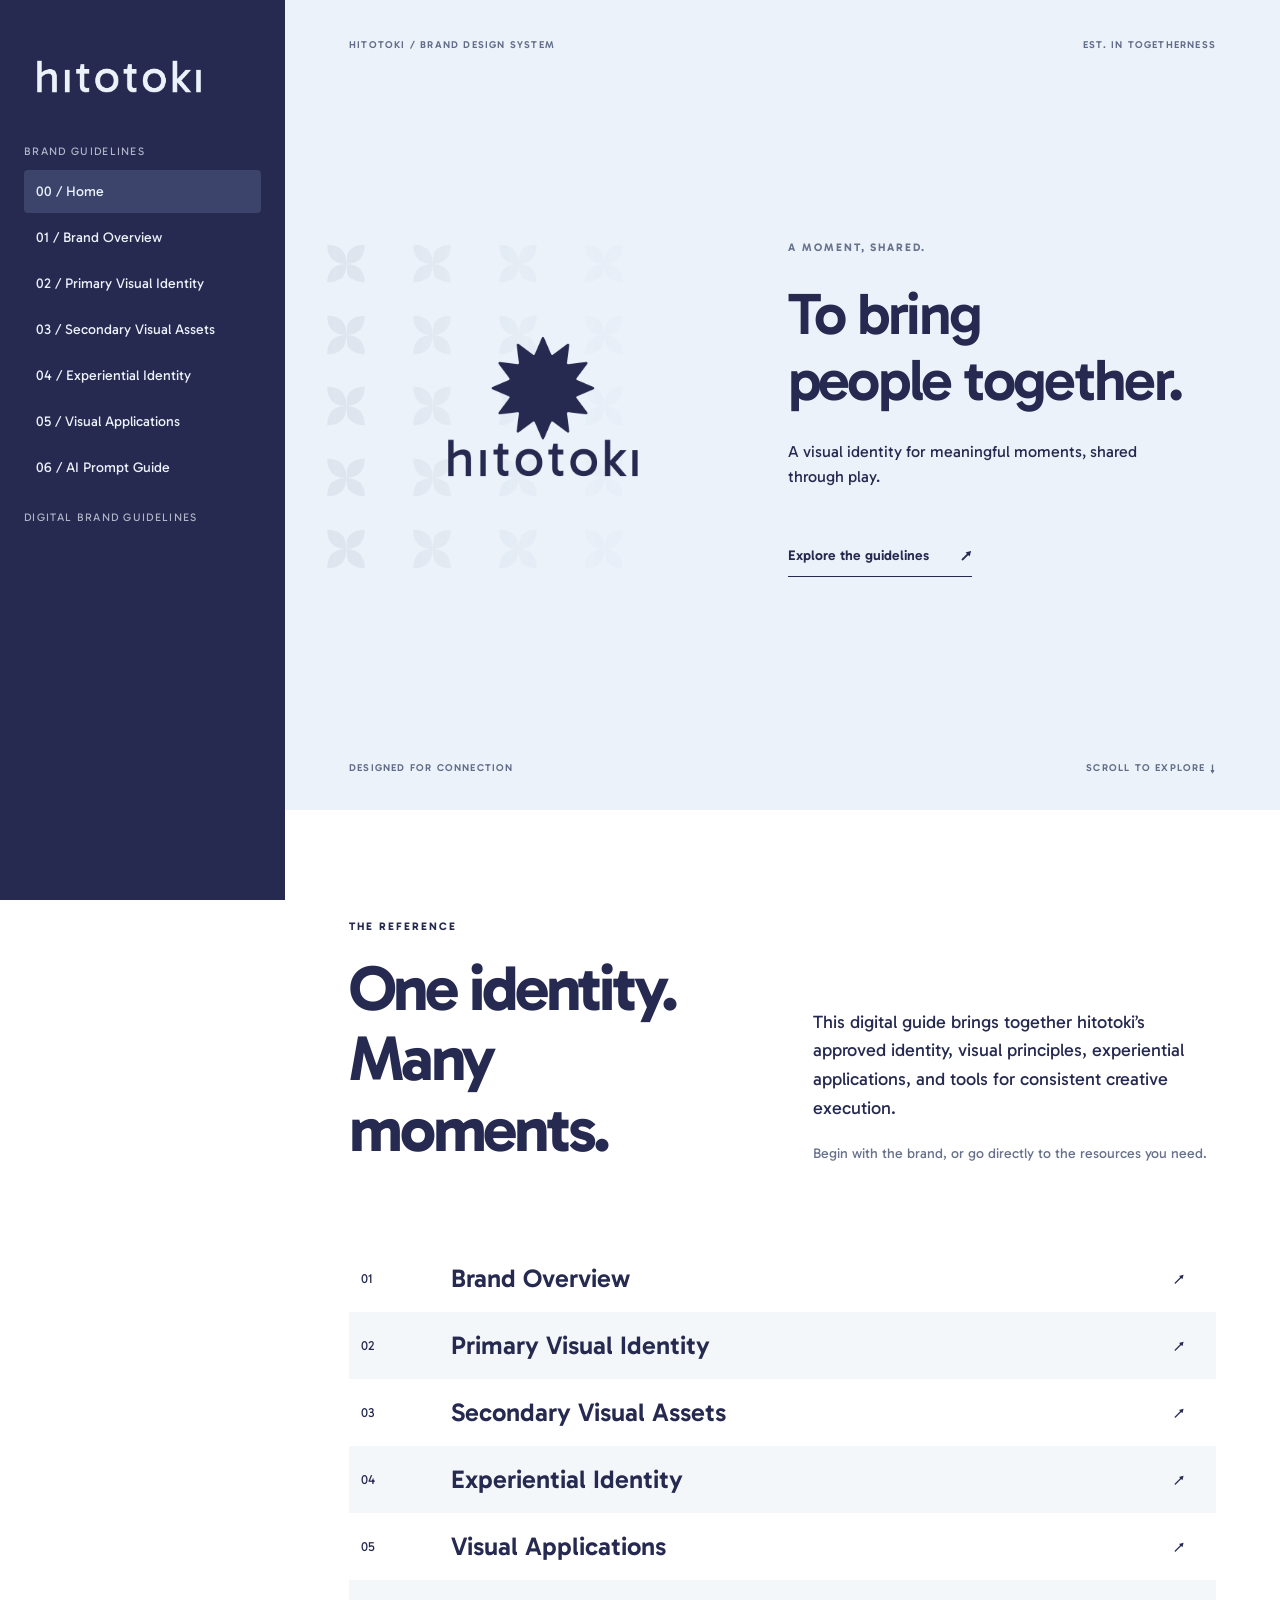
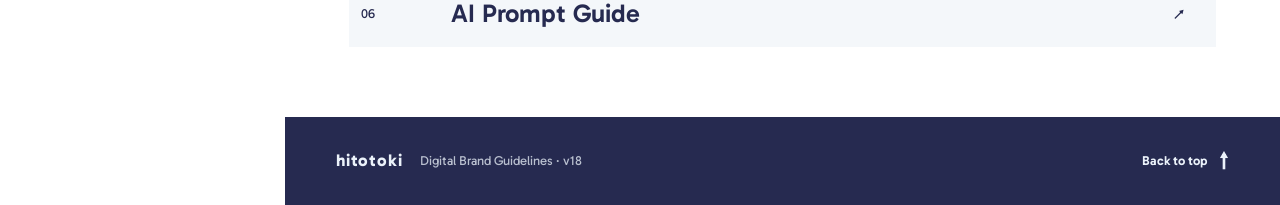
==== commit 381bfe2f: "v18: align footer release label with hotfix" ====
--- a/index.html
+++ b/index.html
@@ -35,6 +35,6 @@
 </section>
 
 <footer class="global-site-footer" aria-label="Page footer">
-  <div class="global-footer-info"><span>hitotoki</span><span>Digital Brand Guidelines · v17</span></div>
+  <div class="global-footer-info"><span>hitotoki</span><span>Digital Brand Guidelines · v18</span></div>
   <a class="global-back-top" href="#top" aria-label="Back to top of page">Back to top <span aria-hidden="true">↑</span></a>
 </footer></main><script src="site.js"></script></body></html>
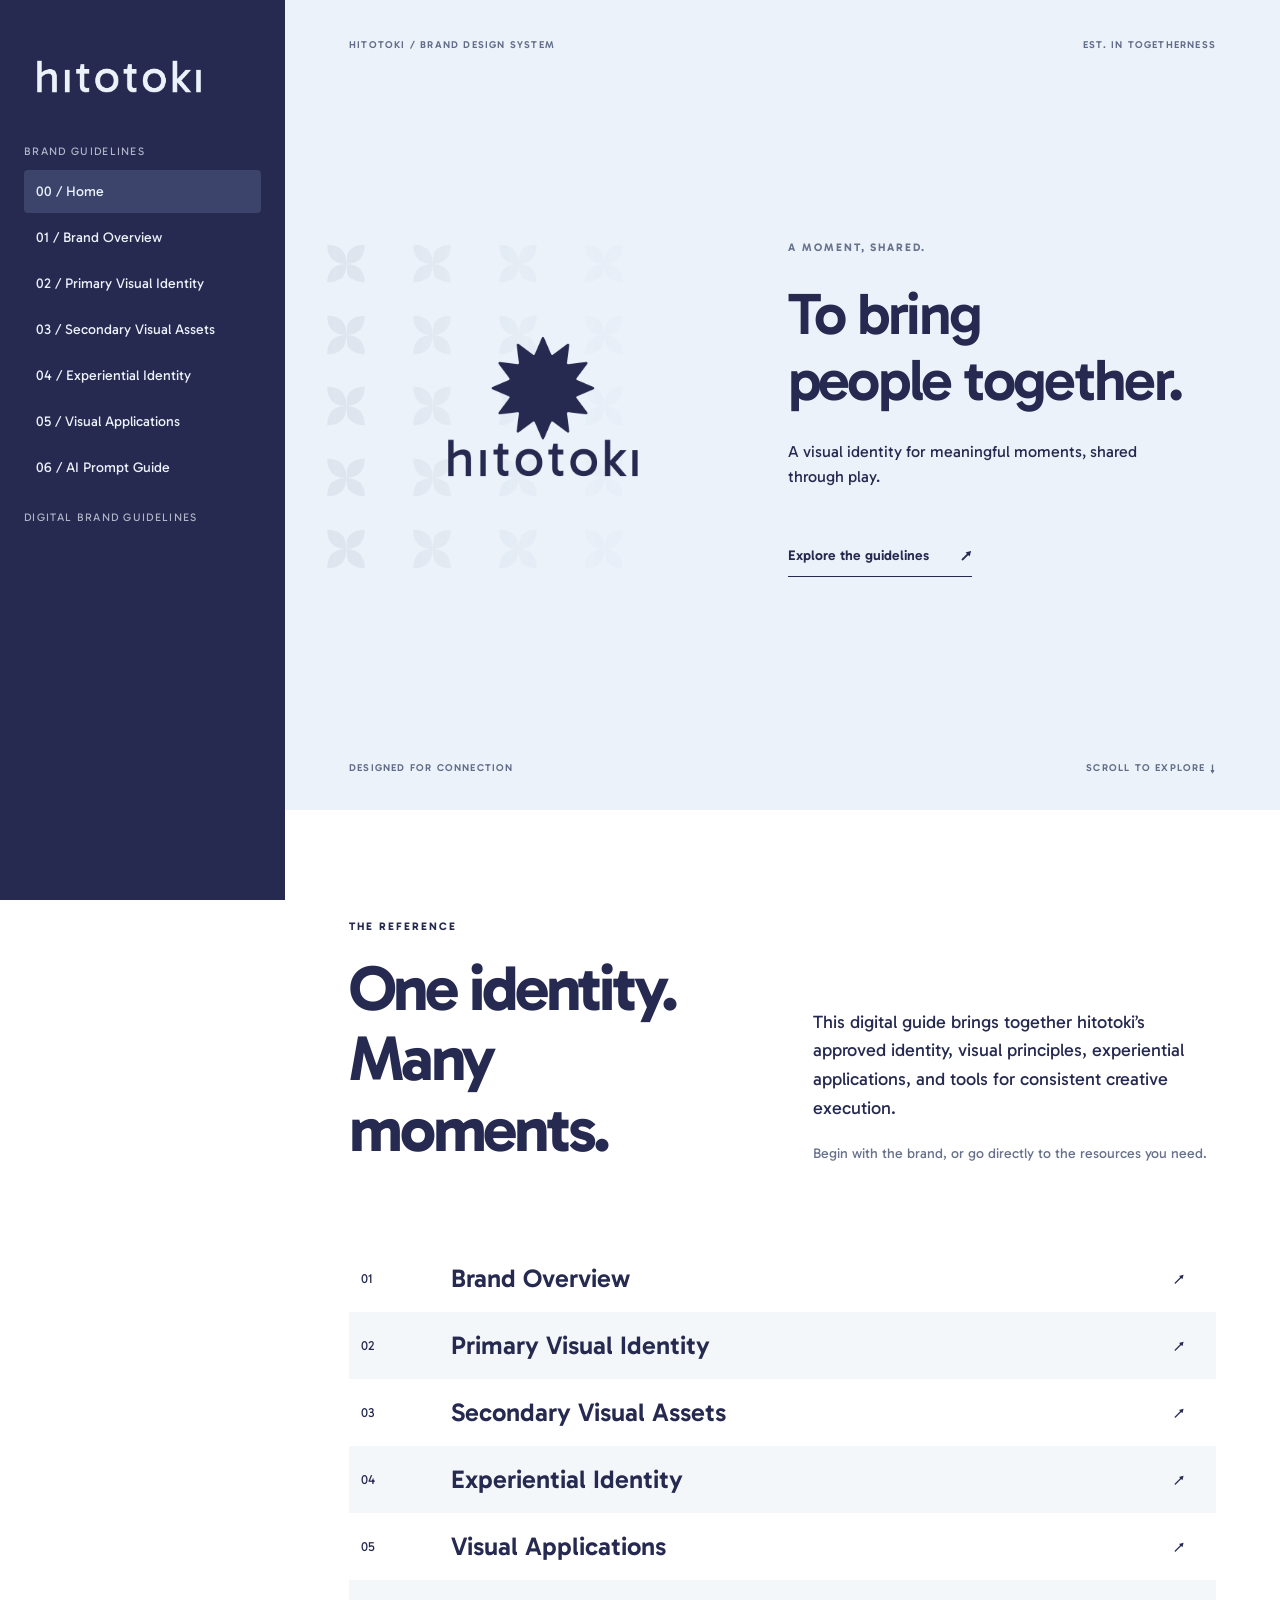
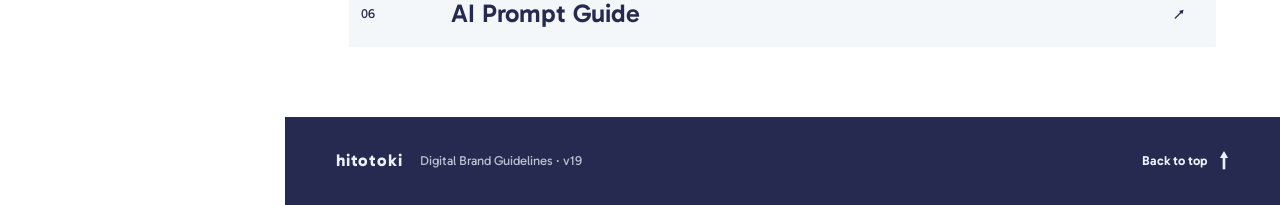
==== commit 40540619: "v19: synchronize release footer" ====
--- a/index.html
+++ b/index.html
@@ -35,6 +35,6 @@
 </section>
 
 <footer class="global-site-footer" aria-label="Page footer">
-  <div class="global-footer-info"><span>hitotoki</span><span>Digital Brand Guidelines · v18</span></div>
+  <div class="global-footer-info"><span>hitotoki</span><span>Digital Brand Guidelines · v19</span></div>
   <a class="global-back-top" href="#top" aria-label="Back to top of page">Back to top <span aria-hidden="true">↑</span></a>
 </footer></main><script src="site.js"></script></body></html>
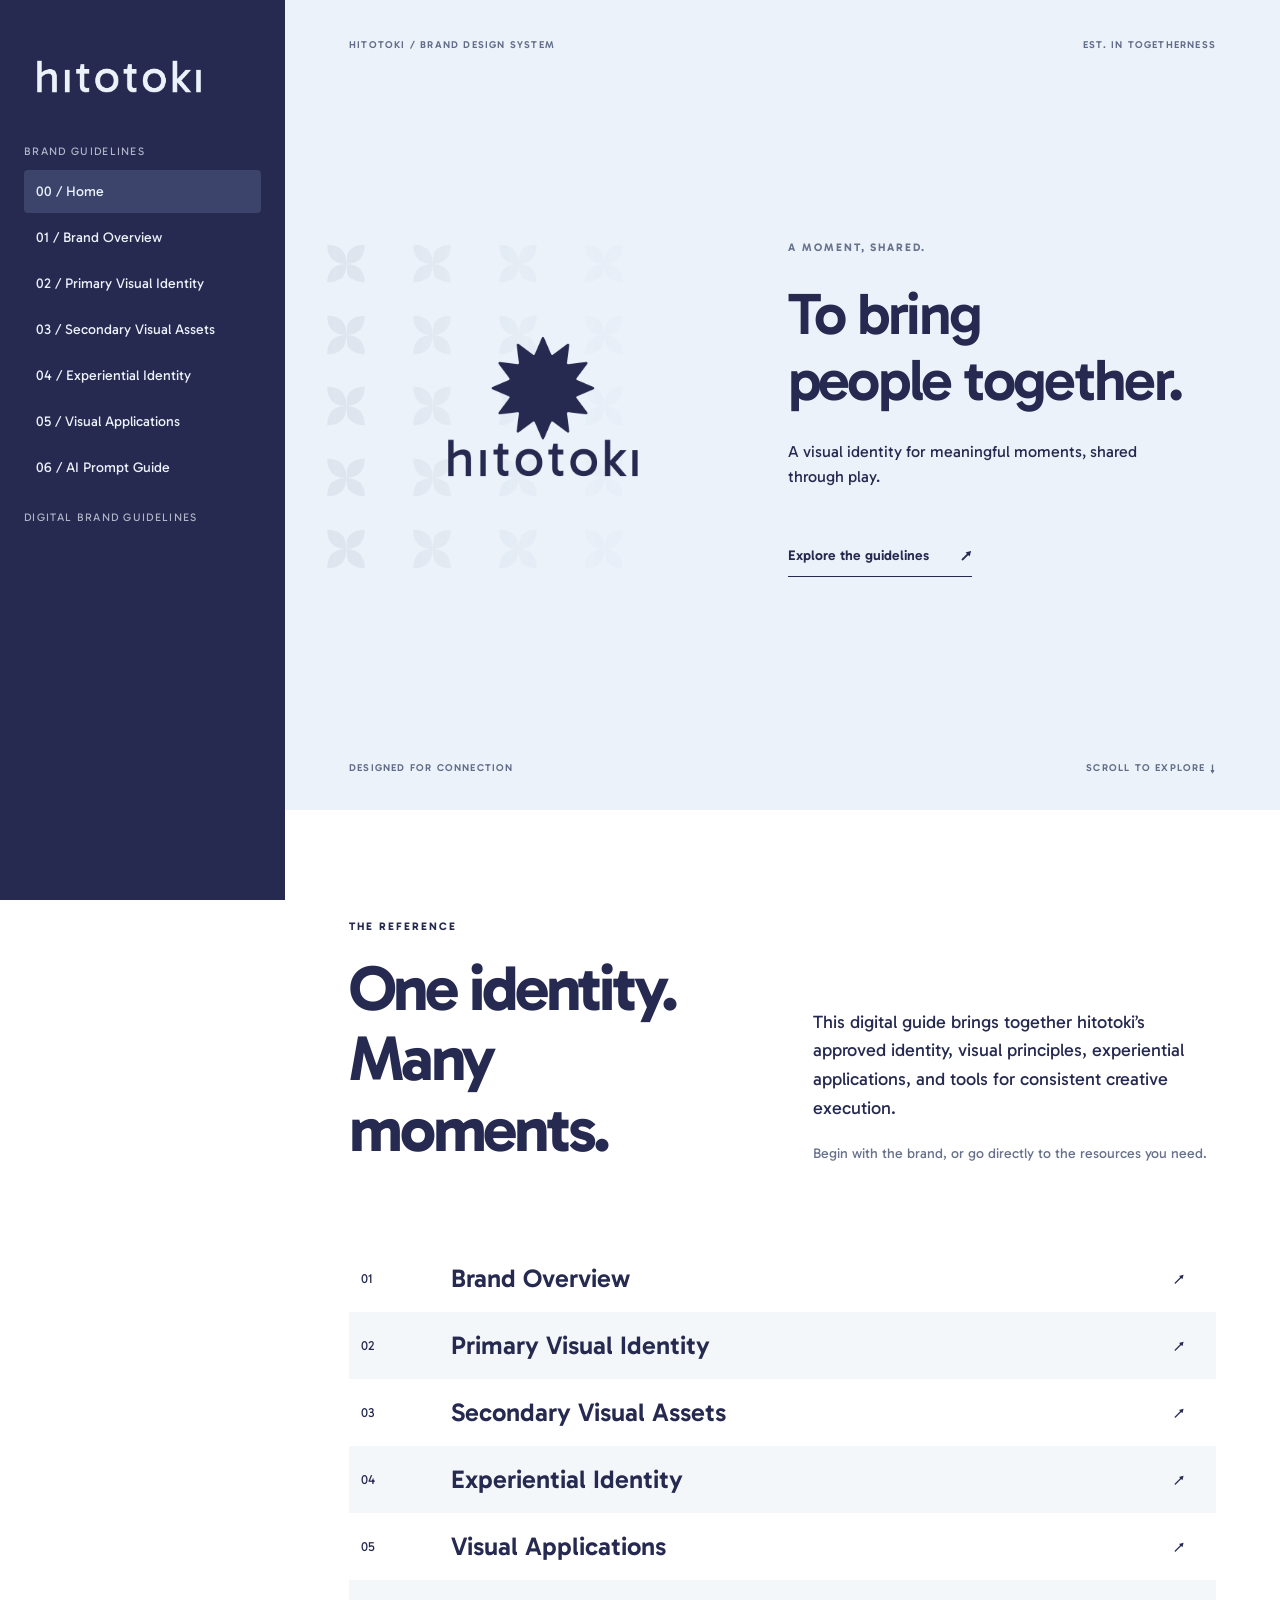
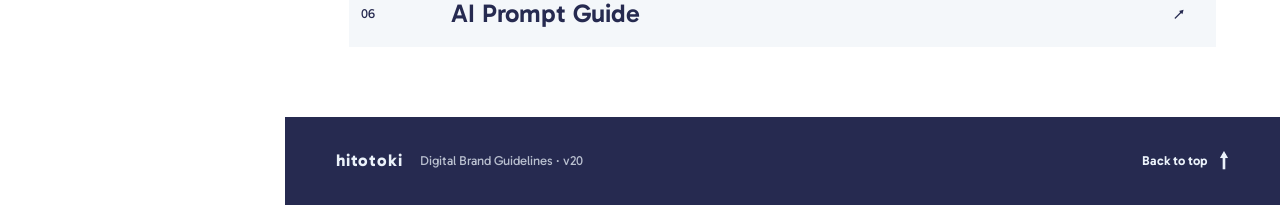
==== commit 339a879f: "v20: synchronize footer release" ====
--- a/index.html
+++ b/index.html
@@ -35,6 +35,6 @@
 </section>
 
 <footer class="global-site-footer" aria-label="Page footer">
-  <div class="global-footer-info"><span>hitotoki</span><span>Digital Brand Guidelines · v19</span></div>
+  <div class="global-footer-info"><span>hitotoki</span><span>Digital Brand Guidelines · v20</span></div>
   <a class="global-back-top" href="#top" aria-label="Back to top of page">Back to top <span aria-hidden="true">↑</span></a>
 </footer></main><script src="site.js"></script></body></html>
--- a/site.css
+++ b/site.css
@@ -140,3 +140,6 @@
 .vision-mode-tab[aria-pressed="true"]{background:var(--night);color:var(--lunar)}
 .vision-mode-tab:focus-visible{outline:3px solid var(--day);outline-offset:-3px;position:relative;z-index:1}
 @media(max-width:700px){.vision-mode-tabs{grid-template-columns:repeat(2,minmax(0,1fr))}.vision-mode-tab{border-bottom:1px solid #c7d1e0}.vision-mode-tab:last-child{grid-column:span 2;border-bottom:0}}
+
+/* v20 consistency example */
+.hq-cycle{background:var(--lunar);border:1px solid #dce4ed;padding:16px}.hq-cycle img{display:block;width:100%;height:auto;object-fit:contain;background:var(--night)}.hq-controls{display:flex;align-items:center;gap:16px;flex-wrap:wrap;margin-top:14px}.hq-controls label{font-size:14px;font-weight:600}.hq-controls output{display:block;font-size:20px}.hq-controls input{flex:1;min-width:120px;accent-color:var(--night)}.hq-cycle:fullscreen{display:flex;flex-direction:column;justify-content:center;background:var(--night);color:var(--lunar)}.hq-cycle:fullscreen img{max-height:80vh}.hq-cycle:fullscreen .muted{color:var(--lunar)}
